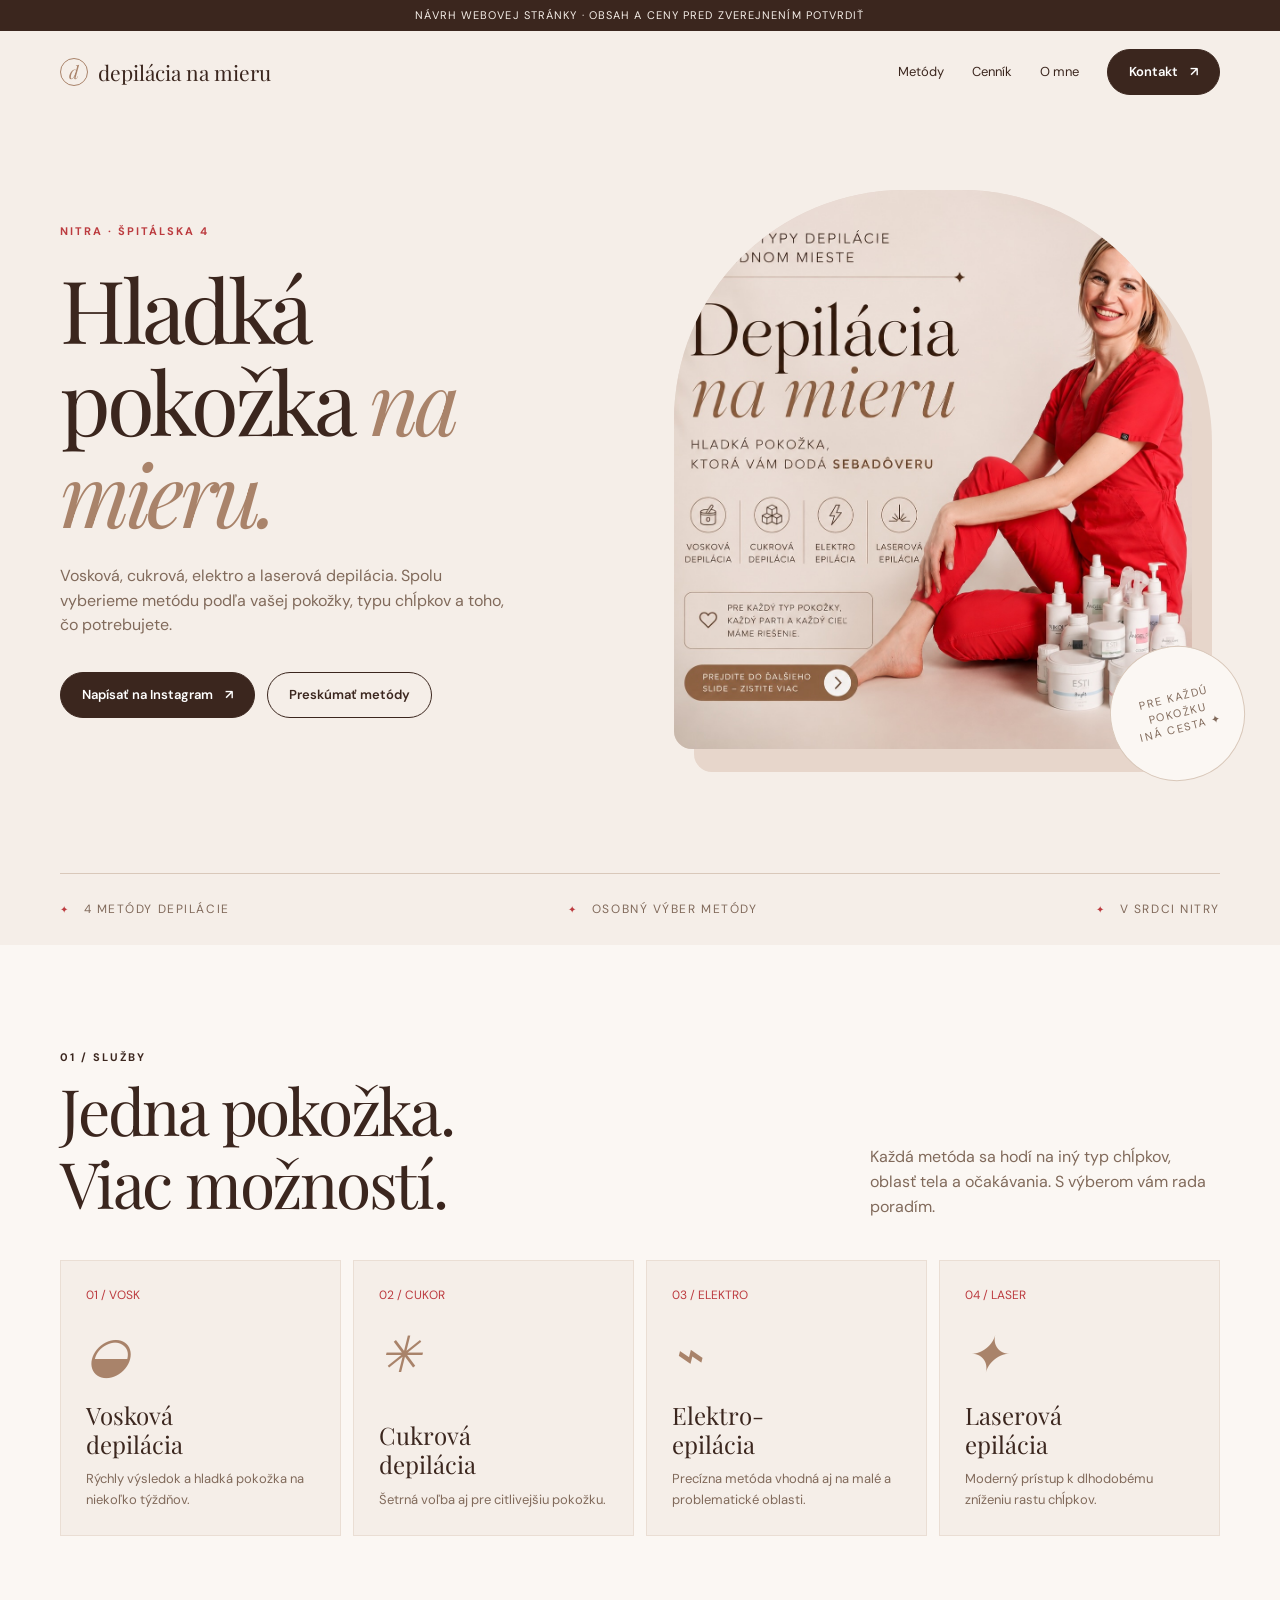
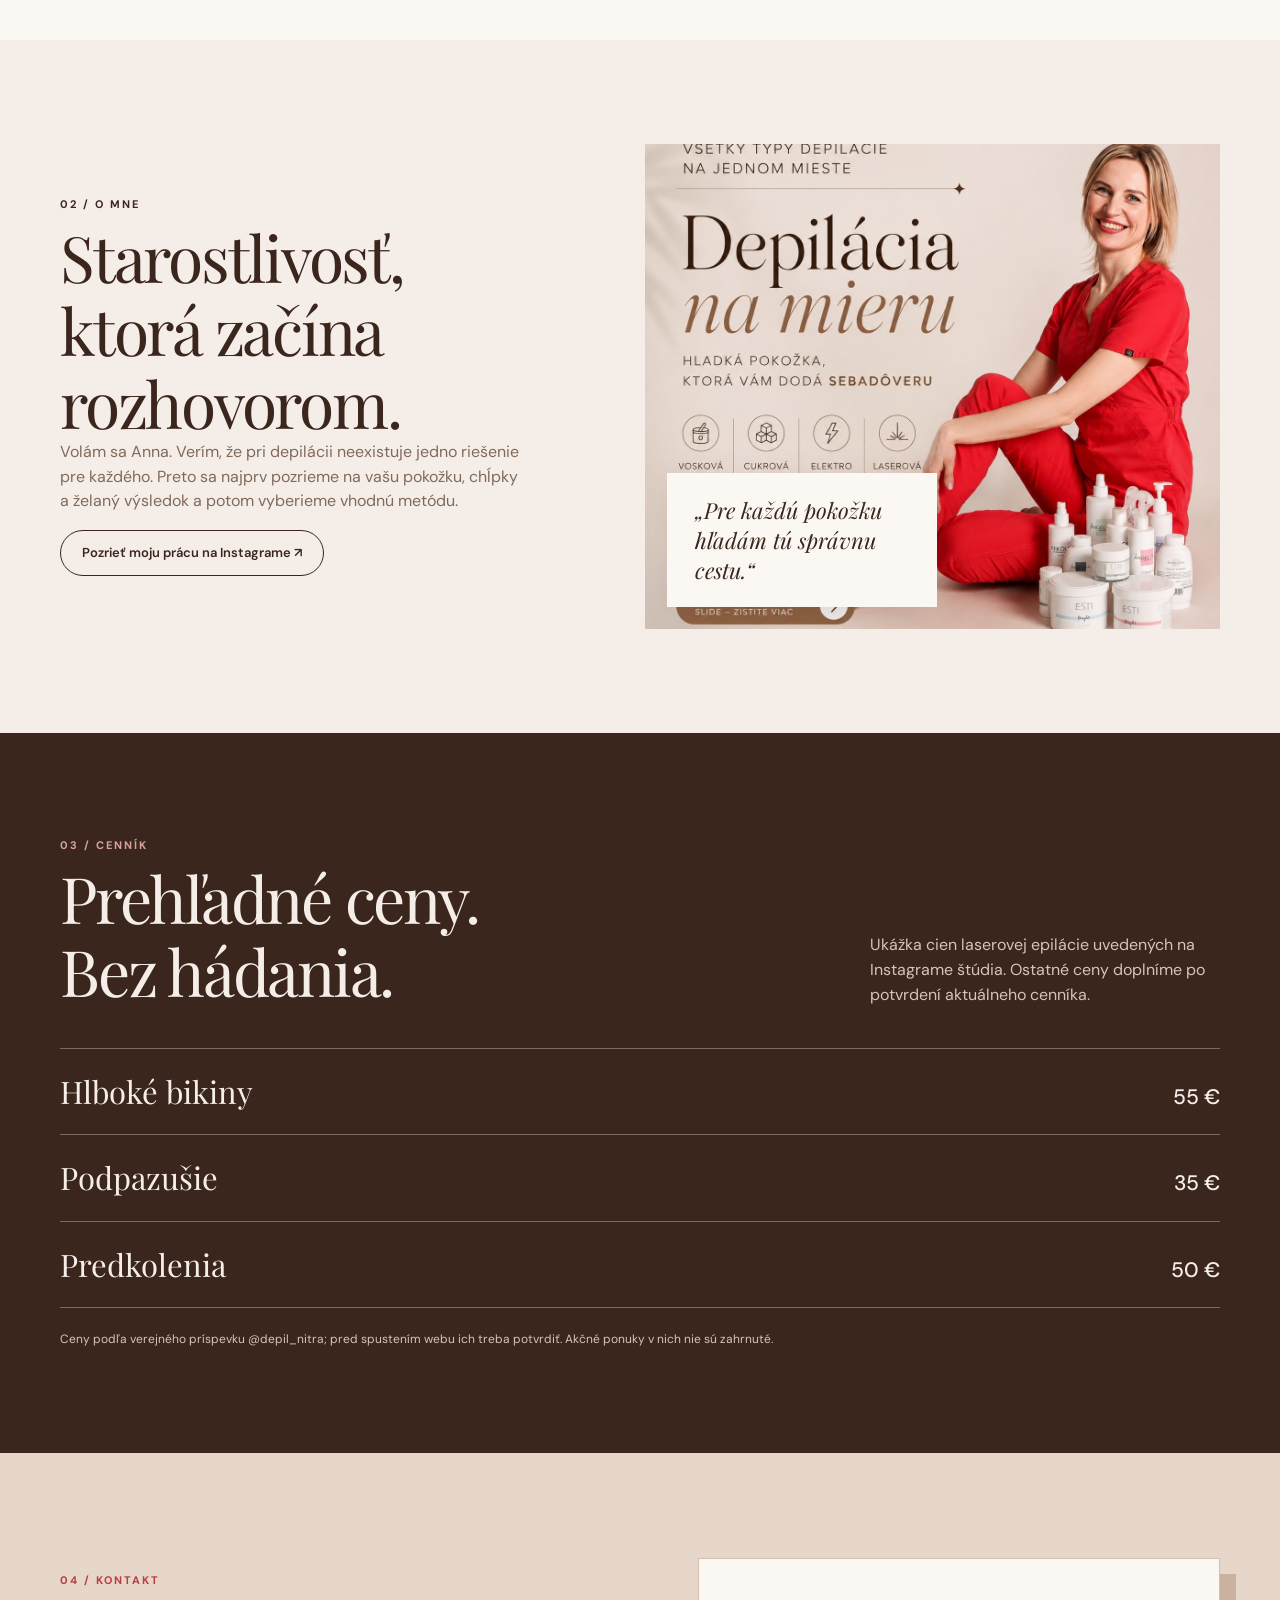
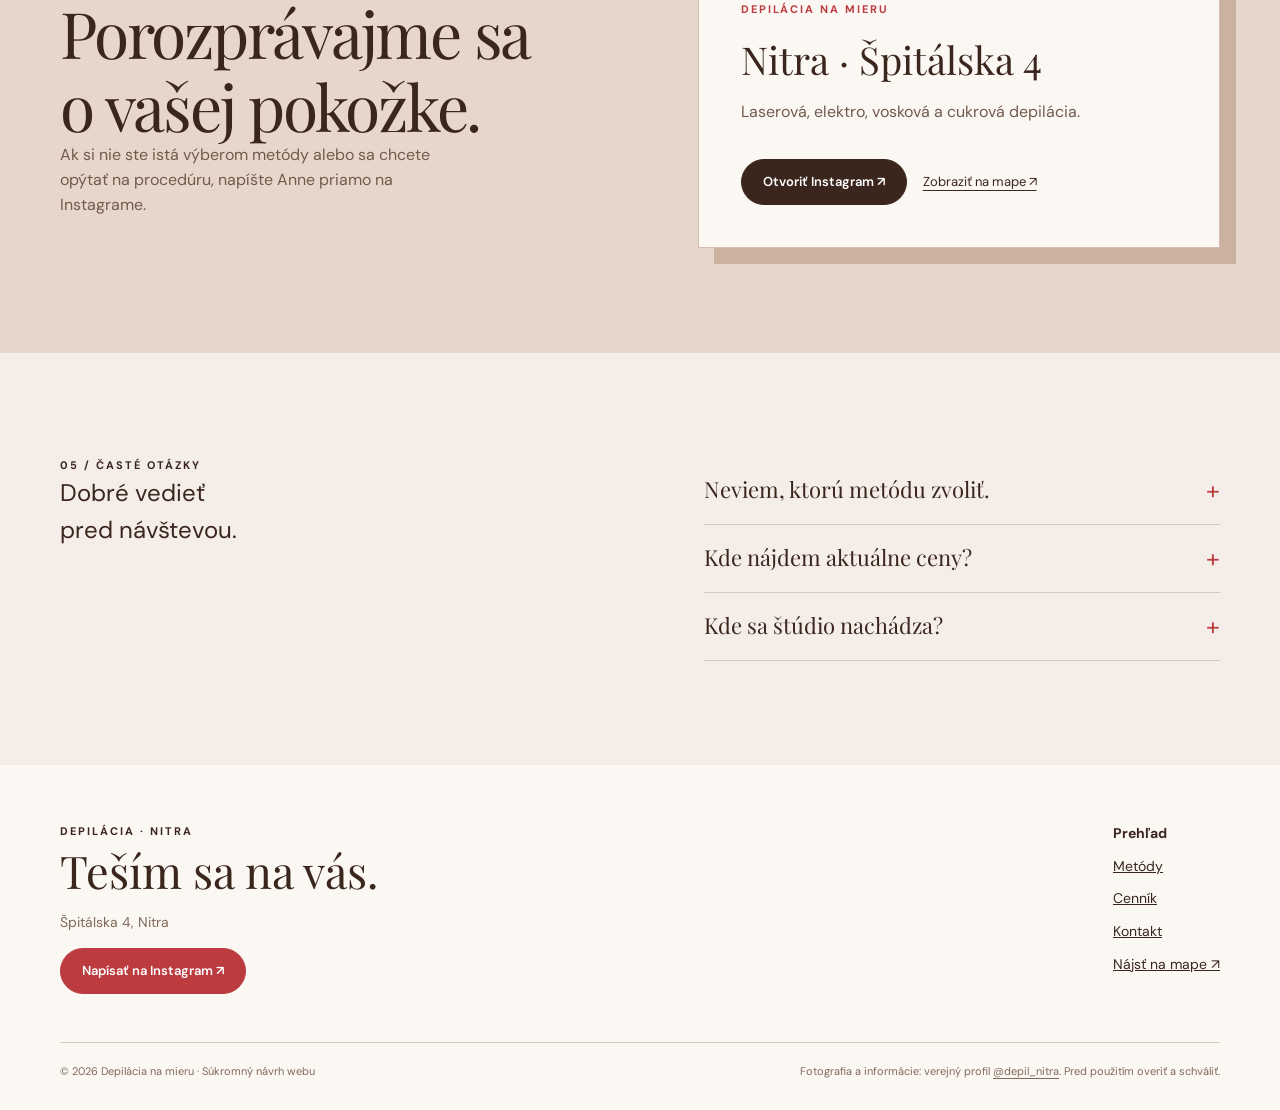
==== depil-nitra-demo/index.html @ 5ea8b671 "Add Depil Nitra private proposal demo" ====
<!doctype html>
<html lang="sk">
<head>
  <meta charset="utf-8">
  <meta name="viewport" content="width=device-width, initial-scale=1">
  <meta name="robots" content="noindex,nofollow">
  <meta name="theme-color" content="#f5eee8">
  <meta name="description" content="Depilácia na mieru v Nitre: laserová, elektro, vosková a cukrová depilácia. Návrh webovej stránky.">
  <title>Depilácia na mieru | Nitra</title>
  <link rel="preconnect" href="https://fonts.googleapis.com">
  <link rel="preconnect" href="https://fonts.gstatic.com" crossorigin>
  <link href="https://fonts.googleapis.com/css2?family=DM+Sans:wght@400;500;600;700&family=Playfair+Display:ital,wght@0,400;0,500;1,400;1,500&display=swap" rel="stylesheet">
  <style>
    :root{--cream:#f5eee8;--paper:#fbf7f3;--brown:#3b261e;--soft:#816a5b;--line:#d9c8ba;--taupe:#a9836a;--red:#bc3b3f;--sans:'DM Sans',Arial,sans-serif;--serif:'Playfair Display',Georgia,serif}
    *{box-sizing:border-box}html{scroll-behavior:smooth}body{margin:0;background:var(--cream);color:var(--brown);font-family:var(--sans);line-height:1.55}a{color:inherit}button,input,select{font:inherit}button{cursor:pointer}h1,h2,h3,p{margin-top:0}h1,h2,h3{font-weight:400}img{max-width:100%;display:block}.wrap{width:min(1160px,calc(100% - 48px));margin:auto}.eyebrow{text-transform:uppercase;letter-spacing:.18em;font-size:11px;font-weight:700}.logo{text-decoration:none;display:flex;align-items:center;gap:10px;font-family:var(--serif);font-size:21px;white-space:nowrap}.logo-mark{width:28px;height:28px;border:1px solid var(--taupe);border-radius:50%;display:grid;place-items:center;font-style:italic;color:var(--taupe);font-size:18px}.topnote{background:var(--brown);color:var(--cream);padding:7px 24px;text-align:center;font-size:11px;letter-spacing:.1em}.nav{height:82px;display:flex;align-items:center;justify-content:space-between;gap:22px}.nav-links{display:flex;align-items:center;gap:28px;font-size:13px}.nav-links a{text-decoration:none}.nav-links a:hover{text-decoration:underline}.pill{border:1px solid var(--brown);border-radius:999px;padding:12px 21px;text-decoration:none;display:inline-flex;align-items:center;justify-content:center;gap:12px;font-size:13px;font-weight:600;transition:.2s ease}.pill:hover{transform:translateY(-2px)}.pill.dark{background:var(--brown);color:white}.pill.light{background:transparent}.pill.red{background:var(--red);border-color:var(--red);color:white}.hero{padding:55px 0 100px;display:grid;grid-template-columns:1fr 1.04fr;align-items:center;gap:min(7vw,90px)}.hero-copy{padding:12px 0}.hero .eyebrow{color:var(--red);margin-bottom:22px}.hero h1{font-family:var(--serif);font-size:clamp(60px,6.8vw,103px);line-height:1.06;letter-spacing:-.05em;margin-bottom:25px}.hero h1 em{font-weight:400;color:var(--taupe)}.hero p{max-width:455px;color:var(--soft);font-size:16px;margin-bottom:34px}.hero-actions{display:flex;gap:12px;flex-wrap:wrap}.hero-visual{position:relative;padding:22px 28px 24px 0}.hero-image{aspect-ratio:1/1.08;overflow:hidden;border-radius:230px 230px 18px 18px;background:#e8d9d0;box-shadow:20px 23px 0 #e7d6cb}.hero-image img{width:100%;height:100%;object-fit:cover;object-position:73% 28%;transform:scale(1.5)}.small-stamp{position:absolute;right:-25px;bottom:-8px;width:135px;height:135px;border-radius:50%;background:var(--paper);border:1px solid var(--line);display:flex;align-items:center;justify-content:center;text-align:center;font-size:11px;line-height:1.4;text-transform:uppercase;letter-spacing:.16em;transform:rotate(-14deg);padding:22px;color:var(--soft)}.rule{border-top:1px solid var(--line)}.mini-facts{display:flex;justify-content:space-between;gap:24px;flex-wrap:wrap;padding:26px 0;color:var(--soft);font-size:12px;text-transform:uppercase;letter-spacing:.13em}.mini-facts span:before{content:'✦';color:var(--red);margin-right:14px;font-size:10px}.section{padding:104px 0}.section-head{display:flex;justify-content:space-between;gap:50px;align-items:end;margin-bottom:40px}.section-head h2,.split h2,.booking h2{font:400 clamp(42px,5vw,69px)/1.14 var(--serif);letter-spacing:-.035em;margin:8px 0 0}.section-head p{max-width:350px;color:var(--soft);margin:0}.methods{background:var(--paper)}.method-grid{display:grid;grid-template-columns:repeat(4,1fr);gap:12px}.method{min-height:276px;padding:25px;background:var(--cream);border:1px solid #eaded4;display:flex;flex-direction:column;align-items:flex-start;transition:.2s}.method:hover{background:#efe2d8;transform:translateY(-3px)}.method .num{color:var(--red);font-size:12px}.method .symbol{font:italic 50px var(--serif);margin:14px 0 auto;color:var(--taupe)}.method h3{font:400 24px/1.2 var(--serif);margin-bottom:11px}.method p{font-size:13px;color:var(--soft);margin:0}.split{display:grid;grid-template-columns:.9fr 1.1fr;gap:9vw;align-items:center}.split p{color:var(--soft);max-width:500px}.quote-visual{position:relative;min-height:485px;background:#e6d6cb;overflow:hidden}.quote-visual img{width:100%;height:100%;position:absolute;inset:0;object-fit:cover;object-position:78% 22%;transform:scale(1.55)}.quote-overlay{position:absolute;left:22px;bottom:22px;background:var(--paper);padding:22px 28px;font:italic 22px var(--serif);max-width:270px;box-shadow:0 10px 35px #3b261e22}.price{background:var(--brown);color:var(--cream)}.price .section-head p{color:#d5c4b7}.price .eyebrow{color:#d9a39b}.price-rows{border-top:1px solid #806a5e}.price-row{display:flex;justify-content:space-between;align-items:baseline;gap:18px;border-bottom:1px solid #806a5e;padding:21px 0}.price-row span{font:400 clamp(20px,2.5vw,31px) var(--serif)}.price-row strong{font-size:21px;font-weight:500;white-space:nowrap}.price-note{color:#d5c4b7;font-size:12px;margin:22px 0 0}.booking{background:#e7d7cb;padding:105px 0}.booking-grid{display:grid;grid-template-columns:1fr 1fr;gap:9vw;align-items:start}.booking p{color:#715b4d;max-width:420px}.booking .eyebrow{color:var(--red)}.step{display:flex;gap:17px;align-items:start;margin:25px 0;font-size:14px}.step b{font:italic 25px var(--serif);color:var(--red);font-weight:400;line-height:1}.form-card{padding:34px;background:var(--paper);border:1px solid #d5beae;box-shadow:16px 16px 0 #cbb19f}.form-card h3{font:400 30px var(--serif);margin-bottom:4px}.form-card .sub{font-size:13px;margin-bottom:20px}.field{display:block;margin:16px 0;font-size:12px;font-weight:700;letter-spacing:.04em}.field input,.field select{width:100%;display:block;padding:12px 13px;margin-top:7px;border:1px solid var(--line);border-radius:0;background:#fff;color:var(--brown);outline:none;min-height:46px}.field input:focus,.field select:focus{border-color:var(--red)}.two{display:grid;grid-template-columns:1fr 1fr;gap:12px}.form-card button{width:100%;margin:9px 0}.form-help{font-size:12px;color:var(--soft);margin:0!important}.result{display:none;margin-top:17px;border:1px solid var(--line);background:#f5eee8;padding:17px}.result.show{display:block}.result textarea{display:block;width:100%;min-height:120px;resize:vertical;margin:10px 0;border:1px solid var(--line);padding:9px;color:var(--brown);background:white;font:13px/1.5 var(--sans)}.result a{font-weight:700;text-decoration:underline}.faq-grid{display:grid;grid-template-columns:1fr 1fr;gap:10vw}.faq-item{border-bottom:1px solid var(--line);padding:17px 0}.faq-item summary{cursor:pointer;font:400 22px var(--serif);list-style:none;display:flex;justify-content:space-between;gap:15px}.faq-item summary:after{content:'+';font:25px var(--sans);color:var(--red)}.faq-item[open] summary:after{content:'−'}.faq-item p{color:var(--soft);font-size:14px;margin:12px 0 2px}.footer{padding:58px 0 30px;background:var(--paper)}.footer-grid{display:flex;justify-content:space-between;gap:35px;flex-wrap:wrap}.footer h2{font:400 45px var(--serif);margin:0 0 12px}.footer p{color:var(--soft);font-size:14px}.footer-links{display:flex;flex-direction:column;gap:11px;font-size:14px}.footer-bottom{border-top:1px solid var(--line);margin-top:48px;padding-top:20px;display:flex;justify-content:space-between;gap:20px;color:var(--soft);font-size:11px}.muted-link{text-decoration:underline;text-underline-offset:3px}.sr-only{position:absolute;width:1px;height:1px;padding:0;margin:-1px;overflow:hidden;clip:rect(0,0,0,0);white-space:nowrap;border:0}
    .hero-image img,.quote-visual img{transform:none;object-position:center}
    .contact-grid{display:grid;grid-template-columns:1fr 1fr;gap:9vw;align-items:center}.contact-card{background:var(--paper);border:1px solid #d5beae;box-shadow:16px 16px 0 #cbb19f;padding:42px}.contact-card h3{font:400 clamp(32px,3vw,42px)/1.2 var(--serif);margin:18px 0}.contact-card .pill{margin:14px 16px 0 0}.contact-map{font-size:13px;text-underline-offset:4px}.contact-card p{margin-bottom:20px}
    @media(max-width:900px){.method-grid{grid-template-columns:repeat(2,1fr)}.hero{gap:35px}.hero h1{font-size:clamp(54px,7vw,78px)}.small-stamp{right:-8px}.booking-grid{gap:40px}}
    @media(max-width:680px){.wrap{width:min(100% - 34px,520px)}.nav{height:70px}.nav-links a:not(.pill){display:none}.nav-links .pill{padding:10px 14px}.hero{grid-template-columns:1fr;padding:35px 0 75px;gap:35px}.hero h1{font-size:clamp(55px,15vw,81px)}.hero-visual{padding:0 18px 20px 0}.hero-image{aspect-ratio:1.1/1;box-shadow:14px 15px 0 #e7d6cb}.hero-image img{object-position:76% 25%}.small-stamp{width:110px;height:110px;font-size:9px;right:-3px;bottom:-10px}.section,.booking{padding:74px 0}.section-head{display:block;margin-bottom:28px}.section-head p{margin-top:15px}.method-grid{gap:8px}.method{min-height:245px;padding:18px}.method h3{font-size:21px}.method p{font-size:12px}.split,.booking-grid,.contact-grid,.faq-grid{grid-template-columns:1fr;gap:32px}.quote-visual{min-height:380px}.contact-card{padding:26px;margin-right:13px;box-shadow:12px 12px 0 #cbb19f}.mini-facts{gap:12px}.footer-bottom{display:block}.footer-bottom span{display:block;margin-top:8px}}
    @media(prefers-reduced-motion:reduce){html{scroll-behavior:auto}*,*:before,*:after{transition:none!important}}
  </style>
</head>
<body>
  <div class="topnote">NÁVRH WEBOVEJ STRÁNKY · OBSAH A CENY PRED ZVEREJNENÍM POTVRDIŤ</div>
  <header class="wrap nav">
    <a class="logo" href="#uvod" aria-label="Depilácia na mieru, úvod"><span class="logo-mark">d</span><span>depilácia na mieru</span></a>
    <nav class="nav-links" aria-label="Hlavné menu">
      <a href="#metody">Metódy</a><a href="#cennik">Cenník</a><a href="#o-mne">O mne</a>
      <a class="pill dark" href="#kontakt">Kontakt <span aria-hidden="true">↗</span></a>
    </nav>
  </header>
  <main>
    <section class="wrap hero" id="uvod">
      <div class="hero-copy">
        <div class="eyebrow">Nitra · Špitálska 4</div>
        <h1>Hladká<br>pokožka <em>na mieru.</em></h1>
        <p>Vosková, cukrová, elektro a laserová depilácia. Spolu vyberieme metódu podľa vašej pokožky, typu chĺpkov a toho, čo potrebujete.</p>
        <div class="hero-actions"><a class="pill dark" href="https://www.instagram.com/depil_nitra/" target="_blank" rel="noopener noreferrer">Napísať na Instagram <span aria-hidden="true">↗</span></a><a class="pill light" href="#metody">Preskúmať metódy</a></div>
      </div>
      <div class="hero-visual"><div class="hero-image"><img src="assets/depilacia-na-mieru.jpg" alt="Anna, špecialistka na depiláciu v Nitre, vo svojom červenom pracovnom oblečení"></div><div class="small-stamp">Pre každú<br>pokožku<br>iná cesta ✦</div></div>
    </section>
    <div class="wrap rule mini-facts"><span>4 metódy depilácie</span><span>Osobný výber metódy</span><span>V srdci Nitry</span></div>
    <section class="section methods" id="metody"><div class="wrap">
      <div class="section-head"><div><div class="eyebrow">01 / Služby</div><h2>Jedna pokožka.<br>Viac možností.</h2></div><p>Každá metóda sa hodí na iný typ chĺpkov, oblasť tela a očakávania. S výberom vám rada poradím.</p></div>
      <div class="method-grid">
        <article class="method"><span class="num">01 / VOSK</span><div class="symbol" aria-hidden="true">◒</div><h3>Vosková<br>depilácia</h3><p>Rýchly výsledok a hladká pokožka na niekoľko týždňov.</p></article>
        <article class="method"><span class="num">02 / CUKOR</span><div class="symbol" aria-hidden="true">✳</div><h3>Cukrová<br>depilácia</h3><p>Šetrná voľba aj pre citlivejšiu pokožku.</p></article>
        <article class="method"><span class="num">03 / ELEKTRO</span><div class="symbol" aria-hidden="true">⌁</div><h3>Elektro-<br>epilácia</h3><p>Precízna metóda vhodná aj na malé a problematické oblasti.</p></article>
        <article class="method"><span class="num">04 / LASER</span><div class="symbol" aria-hidden="true">✦</div><h3>Laserová<br>epilácia</h3><p>Moderný prístup k dlhodobému zníženiu rastu chĺpkov.</p></article>
      </div>
    </div></section>
    <section class="section wrap split" id="o-mne"><div><div class="eyebrow">02 / O mne</div><h2>Starostlivosť, ktorá začína rozhovorom.</h2><p>Volám sa Anna. Verím, že pri depilácii neexistuje jedno riešenie pre každého. Preto sa najprv pozrieme na vašu pokožku, chĺpky a želaný výsledok a potom vyberieme vhodnú metódu.</p><a class="pill light" href="https://www.instagram.com/depil_nitra/" target="_blank" rel="noopener noreferrer">Pozrieť moju prácu na Instagrame ↗</a></div><div class="quote-visual"><img src="assets/depilacia-na-mieru.jpg" alt="Anna predstavuje štyri spôsoby depilácie"><div class="quote-overlay">„Pre každú pokožku hľadám tú správnu cestu.“</div></div></section>
    <section class="section price" id="cennik"><div class="wrap"><div class="section-head"><div><div class="eyebrow">03 / Cenník</div><h2>Prehľadné ceny.<br>Bez hádania.</h2></div><p>Ukážka cien laserovej epilácie uvedených na Instagrame štúdia. Ostatné ceny doplníme po potvrdení aktuálneho cenníka.</p></div><div class="price-rows"><div class="price-row"><span>Hlboké bikiny</span><strong>55 €</strong></div><div class="price-row"><span>Podpazušie</span><strong>35 €</strong></div><div class="price-row"><span>Predkolenia</span><strong>50 €</strong></div></div><p class="price-note">Ceny podľa verejného príspevku @depil_nitra; pred spustením webu ich treba potvrdiť. Akčné ponuky v nich nie sú zahrnuté.</p></div></section>
    <section class="booking" id="kontakt"><div class="wrap contact-grid"><div><div class="eyebrow">04 / Kontakt</div><h2>Porozprávajme sa<br>o vašej pokožke.</h2><p>Ak si nie ste istá výberom metódy alebo sa chcete opýtať na procedúru, napíšte Anne priamo na Instagrame.</p></div><div class="contact-card"><div class="eyebrow">DEPILÁCIA NA MIERU</div><h3>Nitra · Špitálska 4</h3><p>Laserová, elektro, vosková a cukrová depilácia.</p><a class="pill dark" href="https://www.instagram.com/depil_nitra/" target="_blank" rel="noopener noreferrer">Otvoriť Instagram ↗</a><a class="contact-map" href="https://www.google.com/maps/search/?api=1&query=%C5%A0pit%C3%A1lska%204%2C%20Nitra" target="_blank" rel="noopener noreferrer">Zobraziť na mape ↗</a></div></div></section>
    <section class="section wrap faq-grid" id="otazky"><div><div class="eyebrow">05 / Časté otázky</div><h2>Dobré vedieť<br>pred návštevou.</h2></div><div><details class="faq-item"><summary>Neviem, ktorú metódu zvoliť.</summary><p>Napíšte štúdiu cez Instagram. Vhodnú metódu preberiete podľa pokožky a typu chĺpkov.</p></details><details class="faq-item"><summary>Kde nájdem aktuálne ceny?</summary><p>Na tejto stránke je ukážka cien laserovej epilácie z Instagramu. Kompletný aktuálny cenník si potvrďte priamo so štúdiom.</p></details><details class="faq-item"><summary>Kde sa štúdio nachádza?</summary><p>V Nitre na Špitálskej 4. Pred návštevou si potvrďte presný termín so štúdiom.</p></details></div></section>
  </main>
  <footer class="footer"><div class="wrap"><div class="footer-grid"><div><div class="eyebrow">Depilácia · Nitra</div><h2>Teším sa na vás.</h2><p>Špitálska 4, Nitra</p><a class="pill red" href="https://www.instagram.com/depil_nitra/" target="_blank" rel="noopener noreferrer">Napísať na Instagram ↗</a></div><div class="footer-links"><strong>Prehľad</strong><a href="#metody">Metódy</a><a href="#cennik">Cenník</a><a href="#kontakt">Kontakt</a><a href="https://www.google.com/maps/search/?api=1&query=%C5%A0pit%C3%A1lska%204%2C%20Nitra" target="_blank" rel="noopener noreferrer">Nájsť na mape ↗</a></div></div><div class="footer-bottom"><span>© 2026 Depilácia na mieru · Súkromný návrh webu</span><span>Fotografia a informácie: verejný profil <a class="muted-link" href="https://www.instagram.com/depil_nitra/" target="_blank" rel="noopener noreferrer">@depil_nitra</a>. Pred použitím overiť a schváliť.</span></div></div></footer>
</body>
</html>
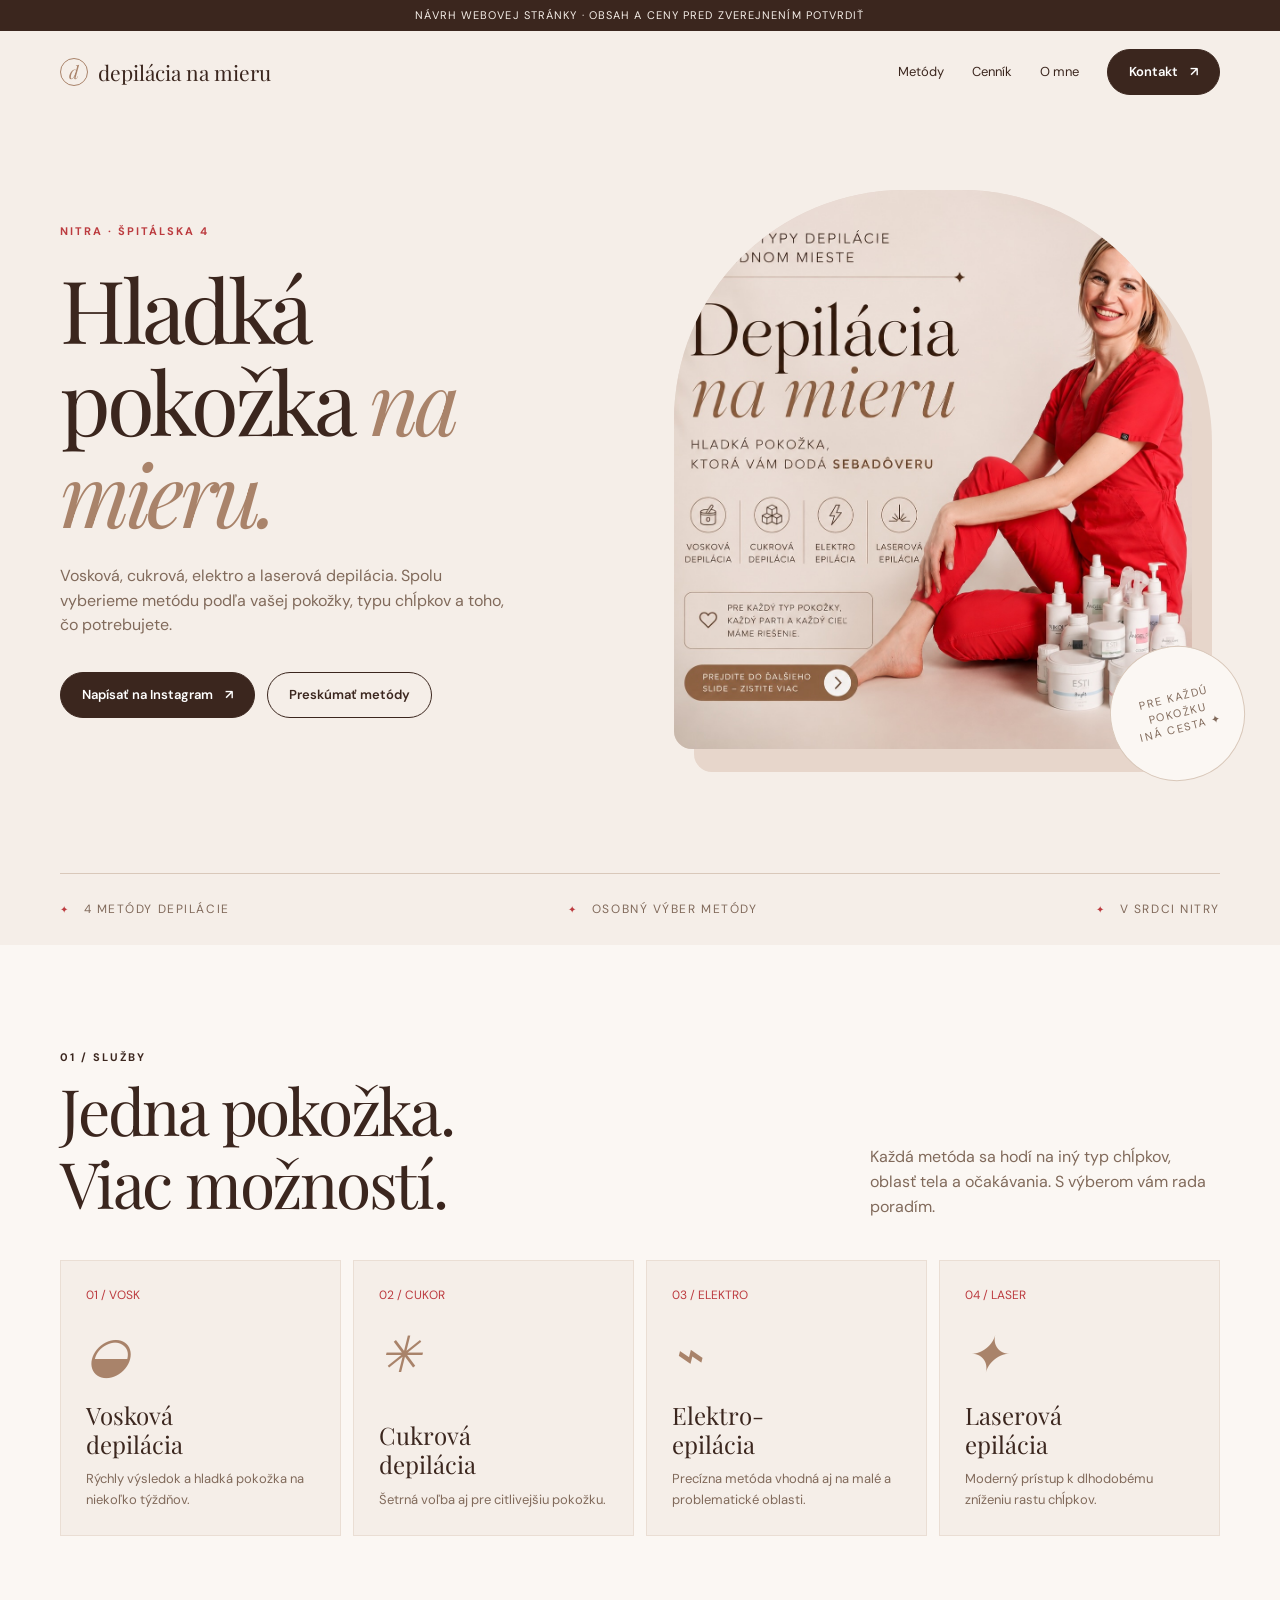
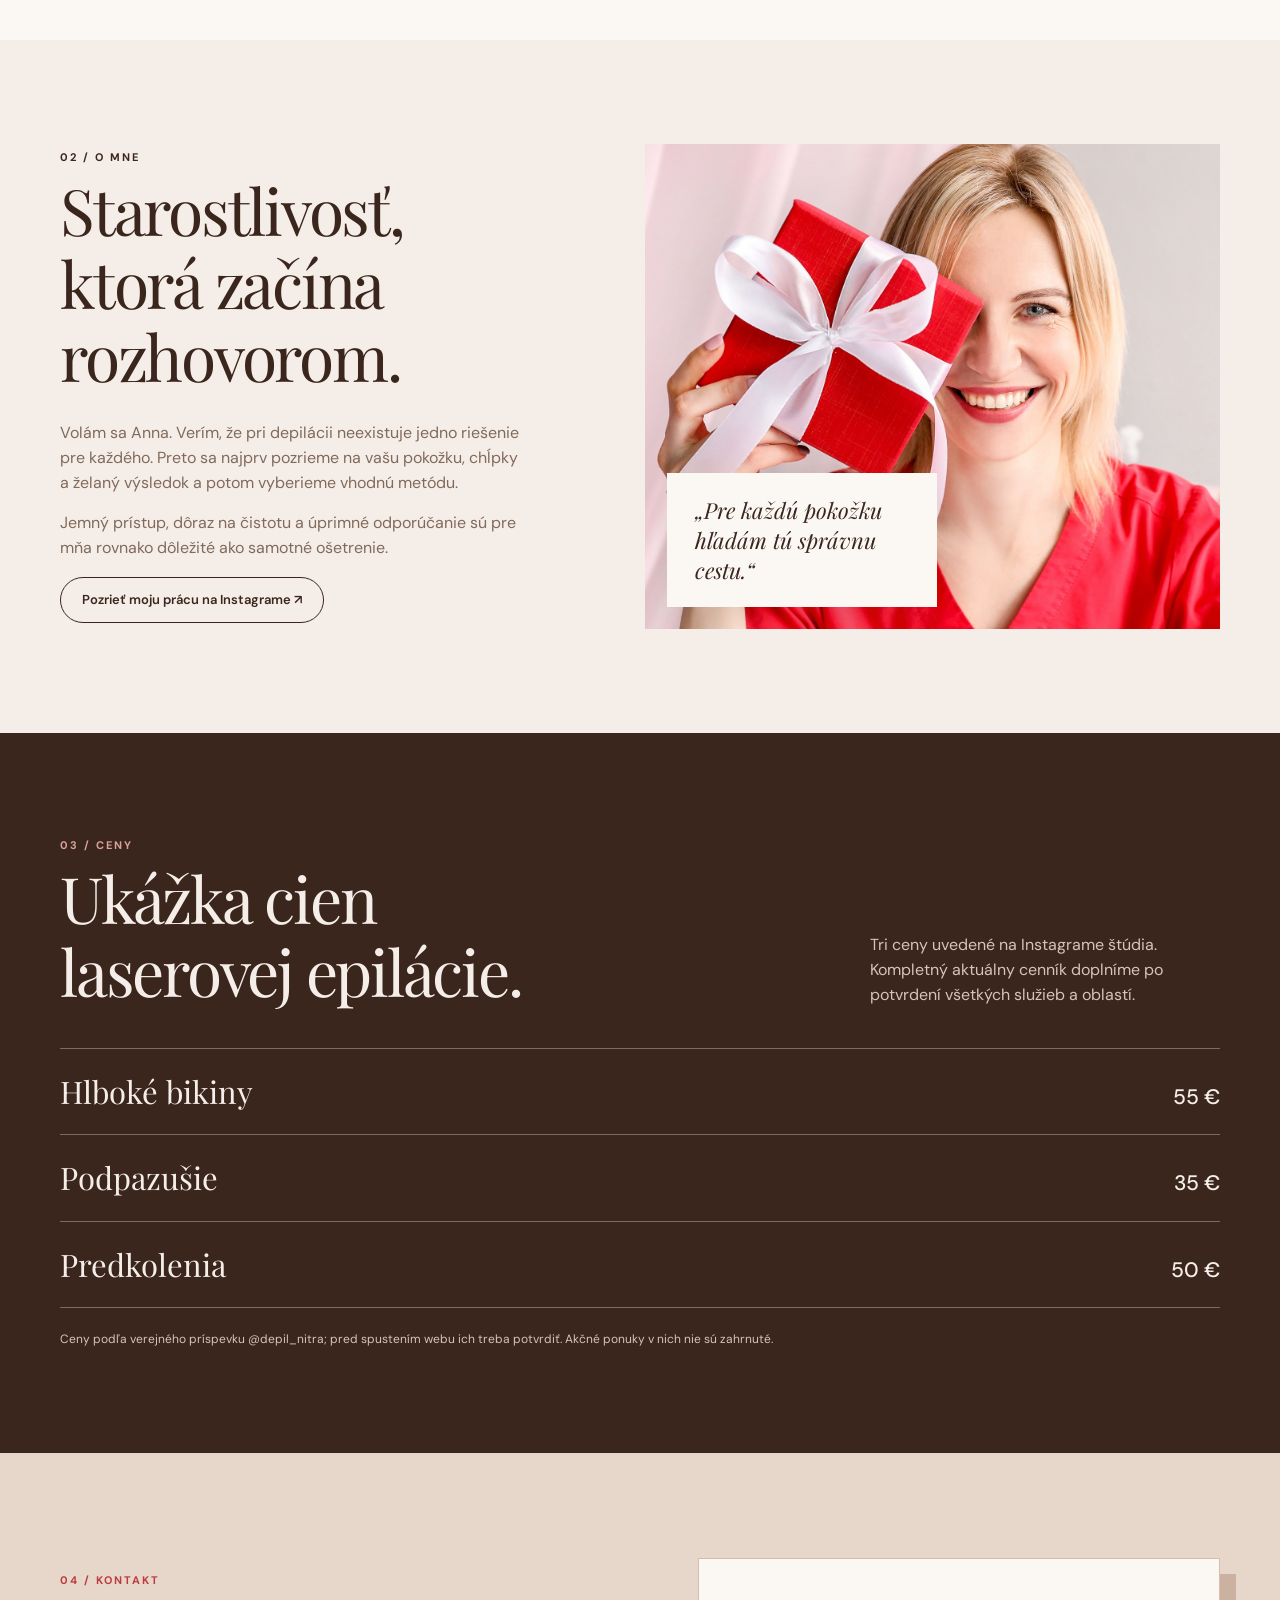
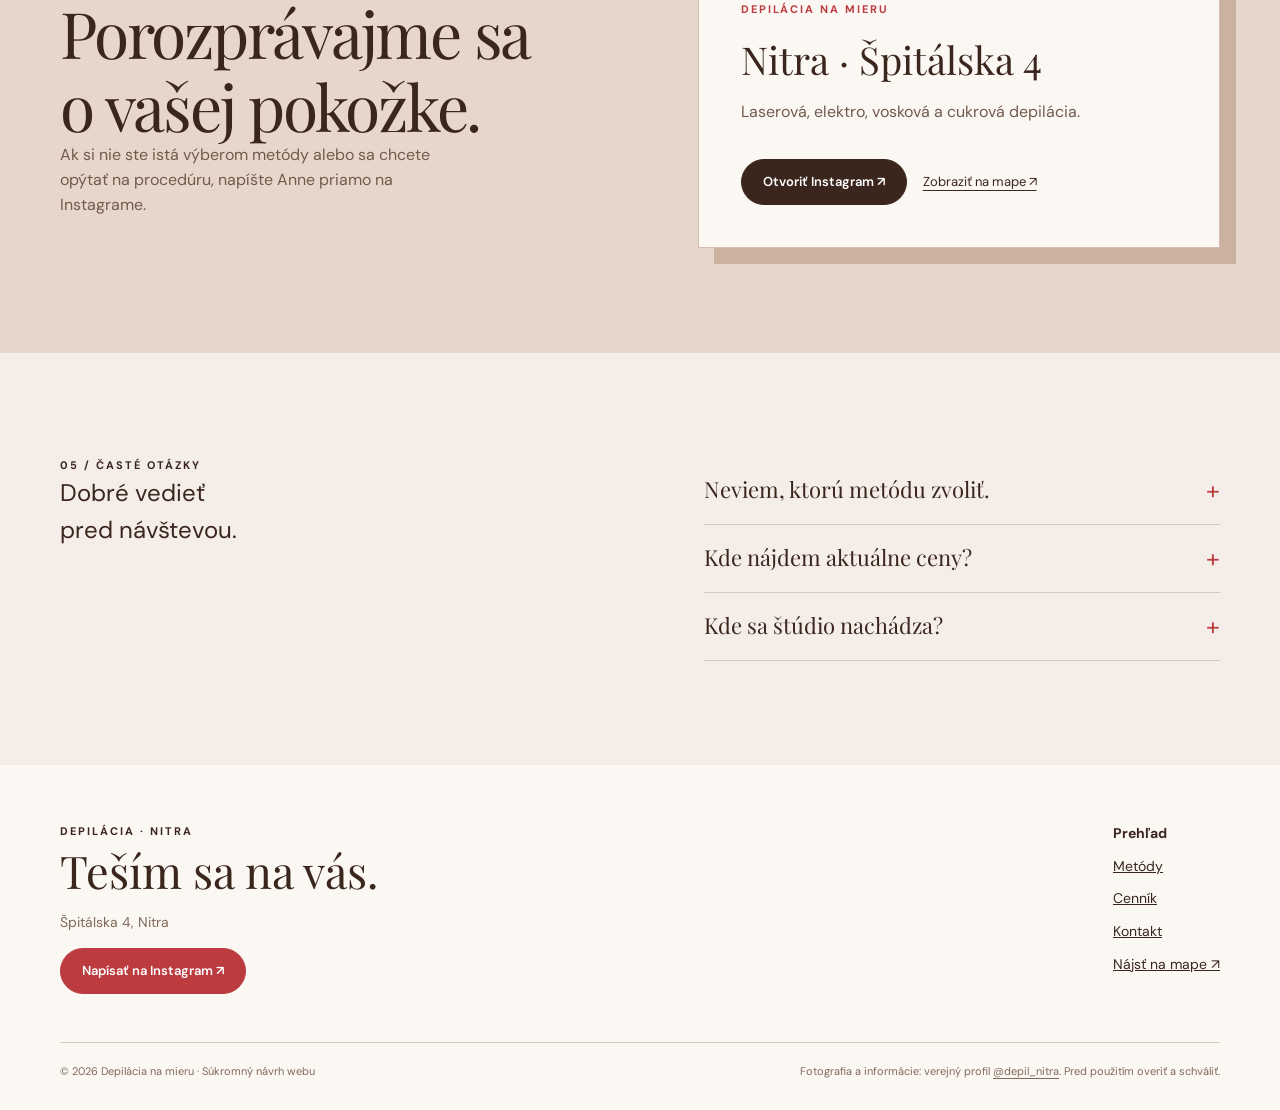
==== commit 903cfabb: "Refine Depil Nitra proposal with Anna portrait and clearer pricing" ====
--- a/depil-nitra-demo/index.html
+++ b/depil-nitra-demo/index.html
@@ -14,6 +14,7 @@
     :root{--cream:#f5eee8;--paper:#fbf7f3;--brown:#3b261e;--soft:#816a5b;--line:#d9c8ba;--taupe:#a9836a;--red:#bc3b3f;--sans:'DM Sans',Arial,sans-serif;--serif:'Playfair Display',Georgia,serif}
     *{box-sizing:border-box}html{scroll-behavior:smooth}body{margin:0;background:var(--cream);color:var(--brown);font-family:var(--sans);line-height:1.55}a{color:inherit}button,input,select{font:inherit}button{cursor:pointer}h1,h2,h3,p{margin-top:0}h1,h2,h3{font-weight:400}img{max-width:100%;display:block}.wrap{width:min(1160px,calc(100% - 48px));margin:auto}.eyebrow{text-transform:uppercase;letter-spacing:.18em;font-size:11px;font-weight:700}.logo{text-decoration:none;display:flex;align-items:center;gap:10px;font-family:var(--serif);font-size:21px;white-space:nowrap}.logo-mark{width:28px;height:28px;border:1px solid var(--taupe);border-radius:50%;display:grid;place-items:center;font-style:italic;color:var(--taupe);font-size:18px}.topnote{background:var(--brown);color:var(--cream);padding:7px 24px;text-align:center;font-size:11px;letter-spacing:.1em}.nav{height:82px;display:flex;align-items:center;justify-content:space-between;gap:22px}.nav-links{display:flex;align-items:center;gap:28px;font-size:13px}.nav-links a{text-decoration:none}.nav-links a:hover{text-decoration:underline}.pill{border:1px solid var(--brown);border-radius:999px;padding:12px 21px;text-decoration:none;display:inline-flex;align-items:center;justify-content:center;gap:12px;font-size:13px;font-weight:600;transition:.2s ease}.pill:hover{transform:translateY(-2px)}.pill.dark{background:var(--brown);color:white}.pill.light{background:transparent}.pill.red{background:var(--red);border-color:var(--red);color:white}.hero{padding:55px 0 100px;display:grid;grid-template-columns:1fr 1.04fr;align-items:center;gap:min(7vw,90px)}.hero-copy{padding:12px 0}.hero .eyebrow{color:var(--red);margin-bottom:22px}.hero h1{font-family:var(--serif);font-size:clamp(60px,6.8vw,103px);line-height:1.06;letter-spacing:-.05em;margin-bottom:25px}.hero h1 em{font-weight:400;color:var(--taupe)}.hero p{max-width:455px;color:var(--soft);font-size:16px;margin-bottom:34px}.hero-actions{display:flex;gap:12px;flex-wrap:wrap}.hero-visual{position:relative;padding:22px 28px 24px 0}.hero-image{aspect-ratio:1/1.08;overflow:hidden;border-radius:230px 230px 18px 18px;background:#e8d9d0;box-shadow:20px 23px 0 #e7d6cb}.hero-image img{width:100%;height:100%;object-fit:cover;object-position:73% 28%;transform:scale(1.5)}.small-stamp{position:absolute;right:-25px;bottom:-8px;width:135px;height:135px;border-radius:50%;background:var(--paper);border:1px solid var(--line);display:flex;align-items:center;justify-content:center;text-align:center;font-size:11px;line-height:1.4;text-transform:uppercase;letter-spacing:.16em;transform:rotate(-14deg);padding:22px;color:var(--soft)}.rule{border-top:1px solid var(--line)}.mini-facts{display:flex;justify-content:space-between;gap:24px;flex-wrap:wrap;padding:26px 0;color:var(--soft);font-size:12px;text-transform:uppercase;letter-spacing:.13em}.mini-facts span:before{content:'✦';color:var(--red);margin-right:14px;font-size:10px}.section{padding:104px 0}.section-head{display:flex;justify-content:space-between;gap:50px;align-items:end;margin-bottom:40px}.section-head h2,.split h2,.booking h2{font:400 clamp(42px,5vw,69px)/1.14 var(--serif);letter-spacing:-.035em;margin:8px 0 0}.section-head p{max-width:350px;color:var(--soft);margin:0}.methods{background:var(--paper)}.method-grid{display:grid;grid-template-columns:repeat(4,1fr);gap:12px}.method{min-height:276px;padding:25px;background:var(--cream);border:1px solid #eaded4;display:flex;flex-direction:column;align-items:flex-start;transition:.2s}.method:hover{background:#efe2d8;transform:translateY(-3px)}.method .num{color:var(--red);font-size:12px}.method .symbol{font:italic 50px var(--serif);margin:14px 0 auto;color:var(--taupe)}.method h3{font:400 24px/1.2 var(--serif);margin-bottom:11px}.method p{font-size:13px;color:var(--soft);margin:0}.split{display:grid;grid-template-columns:.9fr 1.1fr;gap:9vw;align-items:center}.split p{color:var(--soft);max-width:500px}.quote-visual{position:relative;min-height:485px;background:#e6d6cb;overflow:hidden}.quote-visual img{width:100%;height:100%;position:absolute;inset:0;object-fit:cover;object-position:78% 22%;transform:scale(1.55)}.quote-overlay{position:absolute;left:22px;bottom:22px;background:var(--paper);padding:22px 28px;font:italic 22px var(--serif);max-width:270px;box-shadow:0 10px 35px #3b261e22}.price{background:var(--brown);color:var(--cream)}.price .section-head p{color:#d5c4b7}.price .eyebrow{color:#d9a39b}.price-rows{border-top:1px solid #806a5e}.price-row{display:flex;justify-content:space-between;align-items:baseline;gap:18px;border-bottom:1px solid #806a5e;padding:21px 0}.price-row span{font:400 clamp(20px,2.5vw,31px) var(--serif)}.price-row strong{font-size:21px;font-weight:500;white-space:nowrap}.price-note{color:#d5c4b7;font-size:12px;margin:22px 0 0}.booking{background:#e7d7cb;padding:105px 0}.booking-grid{display:grid;grid-template-columns:1fr 1fr;gap:9vw;align-items:start}.booking p{color:#715b4d;max-width:420px}.booking .eyebrow{color:var(--red)}.step{display:flex;gap:17px;align-items:start;margin:25px 0;font-size:14px}.step b{font:italic 25px var(--serif);color:var(--red);font-weight:400;line-height:1}.form-card{padding:34px;background:var(--paper);border:1px solid #d5beae;box-shadow:16px 16px 0 #cbb19f}.form-card h3{font:400 30px var(--serif);margin-bottom:4px}.form-card .sub{font-size:13px;margin-bottom:20px}.field{display:block;margin:16px 0;font-size:12px;font-weight:700;letter-spacing:.04em}.field input,.field select{width:100%;display:block;padding:12px 13px;margin-top:7px;border:1px solid var(--line);border-radius:0;background:#fff;color:var(--brown);outline:none;min-height:46px}.field input:focus,.field select:focus{border-color:var(--red)}.two{display:grid;grid-template-columns:1fr 1fr;gap:12px}.form-card button{width:100%;margin:9px 0}.form-help{font-size:12px;color:var(--soft);margin:0!important}.result{display:none;margin-top:17px;border:1px solid var(--line);background:#f5eee8;padding:17px}.result.show{display:block}.result textarea{display:block;width:100%;min-height:120px;resize:vertical;margin:10px 0;border:1px solid var(--line);padding:9px;color:var(--brown);background:white;font:13px/1.5 var(--sans)}.result a{font-weight:700;text-decoration:underline}.faq-grid{display:grid;grid-template-columns:1fr 1fr;gap:10vw}.faq-item{border-bottom:1px solid var(--line);padding:17px 0}.faq-item summary{cursor:pointer;font:400 22px var(--serif);list-style:none;display:flex;justify-content:space-between;gap:15px}.faq-item summary:after{content:'+';font:25px var(--sans);color:var(--red)}.faq-item[open] summary:after{content:'−'}.faq-item p{color:var(--soft);font-size:14px;margin:12px 0 2px}.footer{padding:58px 0 30px;background:var(--paper)}.footer-grid{display:flex;justify-content:space-between;gap:35px;flex-wrap:wrap}.footer h2{font:400 45px var(--serif);margin:0 0 12px}.footer p{color:var(--soft);font-size:14px}.footer-links{display:flex;flex-direction:column;gap:11px;font-size:14px}.footer-bottom{border-top:1px solid var(--line);margin-top:48px;padding-top:20px;display:flex;justify-content:space-between;gap:20px;color:var(--soft);font-size:11px}.muted-link{text-decoration:underline;text-underline-offset:3px}.sr-only{position:absolute;width:1px;height:1px;padding:0;margin:-1px;overflow:hidden;clip:rect(0,0,0,0);white-space:nowrap;border:0}
     .hero-image img,.quote-visual img{transform:none;object-position:center}
+    .split h2{margin-bottom:28px}
     .contact-grid{display:grid;grid-template-columns:1fr 1fr;gap:9vw;align-items:center}.contact-card{background:var(--paper);border:1px solid #d5beae;box-shadow:16px 16px 0 #cbb19f;padding:42px}.contact-card h3{font:400 clamp(32px,3vw,42px)/1.2 var(--serif);margin:18px 0}.contact-card .pill{margin:14px 16px 0 0}.contact-map{font-size:13px;text-underline-offset:4px}.contact-card p{margin-bottom:20px}
     @media(max-width:900px){.method-grid{grid-template-columns:repeat(2,1fr)}.hero{gap:35px}.hero h1{font-size:clamp(54px,7vw,78px)}.small-stamp{right:-8px}.booking-grid{gap:40px}}
     @media(max-width:680px){.wrap{width:min(100% - 34px,520px)}.nav{height:70px}.nav-links a:not(.pill){display:none}.nav-links .pill{padding:10px 14px}.hero{grid-template-columns:1fr;padding:35px 0 75px;gap:35px}.hero h1{font-size:clamp(55px,15vw,81px)}.hero-visual{padding:0 18px 20px 0}.hero-image{aspect-ratio:1.1/1;box-shadow:14px 15px 0 #e7d6cb}.hero-image img{object-position:76% 25%}.small-stamp{width:110px;height:110px;font-size:9px;right:-3px;bottom:-10px}.section,.booking{padding:74px 0}.section-head{display:block;margin-bottom:28px}.section-head p{margin-top:15px}.method-grid{gap:8px}.method{min-height:245px;padding:18px}.method h3{font-size:21px}.method p{font-size:12px}.split,.booking-grid,.contact-grid,.faq-grid{grid-template-columns:1fr;gap:32px}.quote-visual{min-height:380px}.contact-card{padding:26px;margin-right:13px;box-shadow:12px 12px 0 #cbb19f}.mini-facts{gap:12px}.footer-bottom{display:block}.footer-bottom span{display:block;margin-top:8px}}
@@ -49,8 +50,8 @@
         <article class="method"><span class="num">04 / LASER</span><div class="symbol" aria-hidden="true">✦</div><h3>Laserová<br>epilácia</h3><p>Moderný prístup k dlhodobému zníženiu rastu chĺpkov.</p></article>
       </div>
     </div></section>
-    <section class="section wrap split" id="o-mne"><div><div class="eyebrow">02 / O mne</div><h2>Starostlivosť, ktorá začína rozhovorom.</h2><p>Volám sa Anna. Verím, že pri depilácii neexistuje jedno riešenie pre každého. Preto sa najprv pozrieme na vašu pokožku, chĺpky a želaný výsledok a potom vyberieme vhodnú metódu.</p><a class="pill light" href="https://www.instagram.com/depil_nitra/" target="_blank" rel="noopener noreferrer">Pozrieť moju prácu na Instagrame ↗</a></div><div class="quote-visual"><img src="assets/depilacia-na-mieru.jpg" alt="Anna predstavuje štyri spôsoby depilácie"><div class="quote-overlay">„Pre každú pokožku hľadám tú správnu cestu.“</div></div></section>
-    <section class="section price" id="cennik"><div class="wrap"><div class="section-head"><div><div class="eyebrow">03 / Cenník</div><h2>Prehľadné ceny.<br>Bez hádania.</h2></div><p>Ukážka cien laserovej epilácie uvedených na Instagrame štúdia. Ostatné ceny doplníme po potvrdení aktuálneho cenníka.</p></div><div class="price-rows"><div class="price-row"><span>Hlboké bikiny</span><strong>55 €</strong></div><div class="price-row"><span>Podpazušie</span><strong>35 €</strong></div><div class="price-row"><span>Predkolenia</span><strong>50 €</strong></div></div><p class="price-note">Ceny podľa verejného príspevku @depil_nitra; pred spustením webu ich treba potvrdiť. Akčné ponuky v nich nie sú zahrnuté.</p></div></section>
+    <section class="section wrap split" id="o-mne"><div><div class="eyebrow">02 / O mne</div><h2>Starostlivosť, ktorá začína rozhovorom.</h2><p>Volám sa Anna. Verím, že pri depilácii neexistuje jedno riešenie pre každého. Preto sa najprv pozrieme na vašu pokožku, chĺpky a želaný výsledok a potom vyberieme vhodnú metódu.</p><p>Jemný prístup, dôraz na čistotu a úprimné odporúčanie sú pre mňa rovnako dôležité ako samotné ošetrenie.</p><a class="pill light" href="https://www.instagram.com/depil_nitra/" target="_blank" rel="noopener noreferrer">Pozrieť moju prácu na Instagrame ↗</a></div><div class="quote-visual"><img src="assets/anna-depil-nitra.jpg" alt="Anna, špecialistka na depiláciu v Nitre"><div class="quote-overlay">„Pre každú pokožku hľadám tú správnu cestu.“</div></div></section>
+    <section class="section price" id="cennik"><div class="wrap"><div class="section-head"><div><div class="eyebrow">03 / Ceny</div><h2>Ukážka cien<br>laserovej epilácie.</h2></div><p>Tri ceny uvedené na Instagrame štúdia. Kompletný aktuálny cenník doplníme po potvrdení všetkých služieb a oblastí.</p></div><div class="price-rows"><div class="price-row"><span>Hlboké bikiny</span><strong>55 €</strong></div><div class="price-row"><span>Podpazušie</span><strong>35 €</strong></div><div class="price-row"><span>Predkolenia</span><strong>50 €</strong></div></div><p class="price-note">Ceny podľa verejného príspevku @depil_nitra; pred spustením webu ich treba potvrdiť. Akčné ponuky v nich nie sú zahrnuté.</p></div></section>
     <section class="booking" id="kontakt"><div class="wrap contact-grid"><div><div class="eyebrow">04 / Kontakt</div><h2>Porozprávajme sa<br>o vašej pokožke.</h2><p>Ak si nie ste istá výberom metódy alebo sa chcete opýtať na procedúru, napíšte Anne priamo na Instagrame.</p></div><div class="contact-card"><div class="eyebrow">DEPILÁCIA NA MIERU</div><h3>Nitra · Špitálska 4</h3><p>Laserová, elektro, vosková a cukrová depilácia.</p><a class="pill dark" href="https://www.instagram.com/depil_nitra/" target="_blank" rel="noopener noreferrer">Otvoriť Instagram ↗</a><a class="contact-map" href="https://www.google.com/maps/search/?api=1&query=%C5%A0pit%C3%A1lska%204%2C%20Nitra" target="_blank" rel="noopener noreferrer">Zobraziť na mape ↗</a></div></div></section>
     <section class="section wrap faq-grid" id="otazky"><div><div class="eyebrow">05 / Časté otázky</div><h2>Dobré vedieť<br>pred návštevou.</h2></div><div><details class="faq-item"><summary>Neviem, ktorú metódu zvoliť.</summary><p>Napíšte štúdiu cez Instagram. Vhodnú metódu preberiete podľa pokožky a typu chĺpkov.</p></details><details class="faq-item"><summary>Kde nájdem aktuálne ceny?</summary><p>Na tejto stránke je ukážka cien laserovej epilácie z Instagramu. Kompletný aktuálny cenník si potvrďte priamo so štúdiom.</p></details><details class="faq-item"><summary>Kde sa štúdio nachádza?</summary><p>V Nitre na Špitálskej 4. Pred návštevou si potvrďte presný termín so štúdiom.</p></details></div></section>
   </main>
